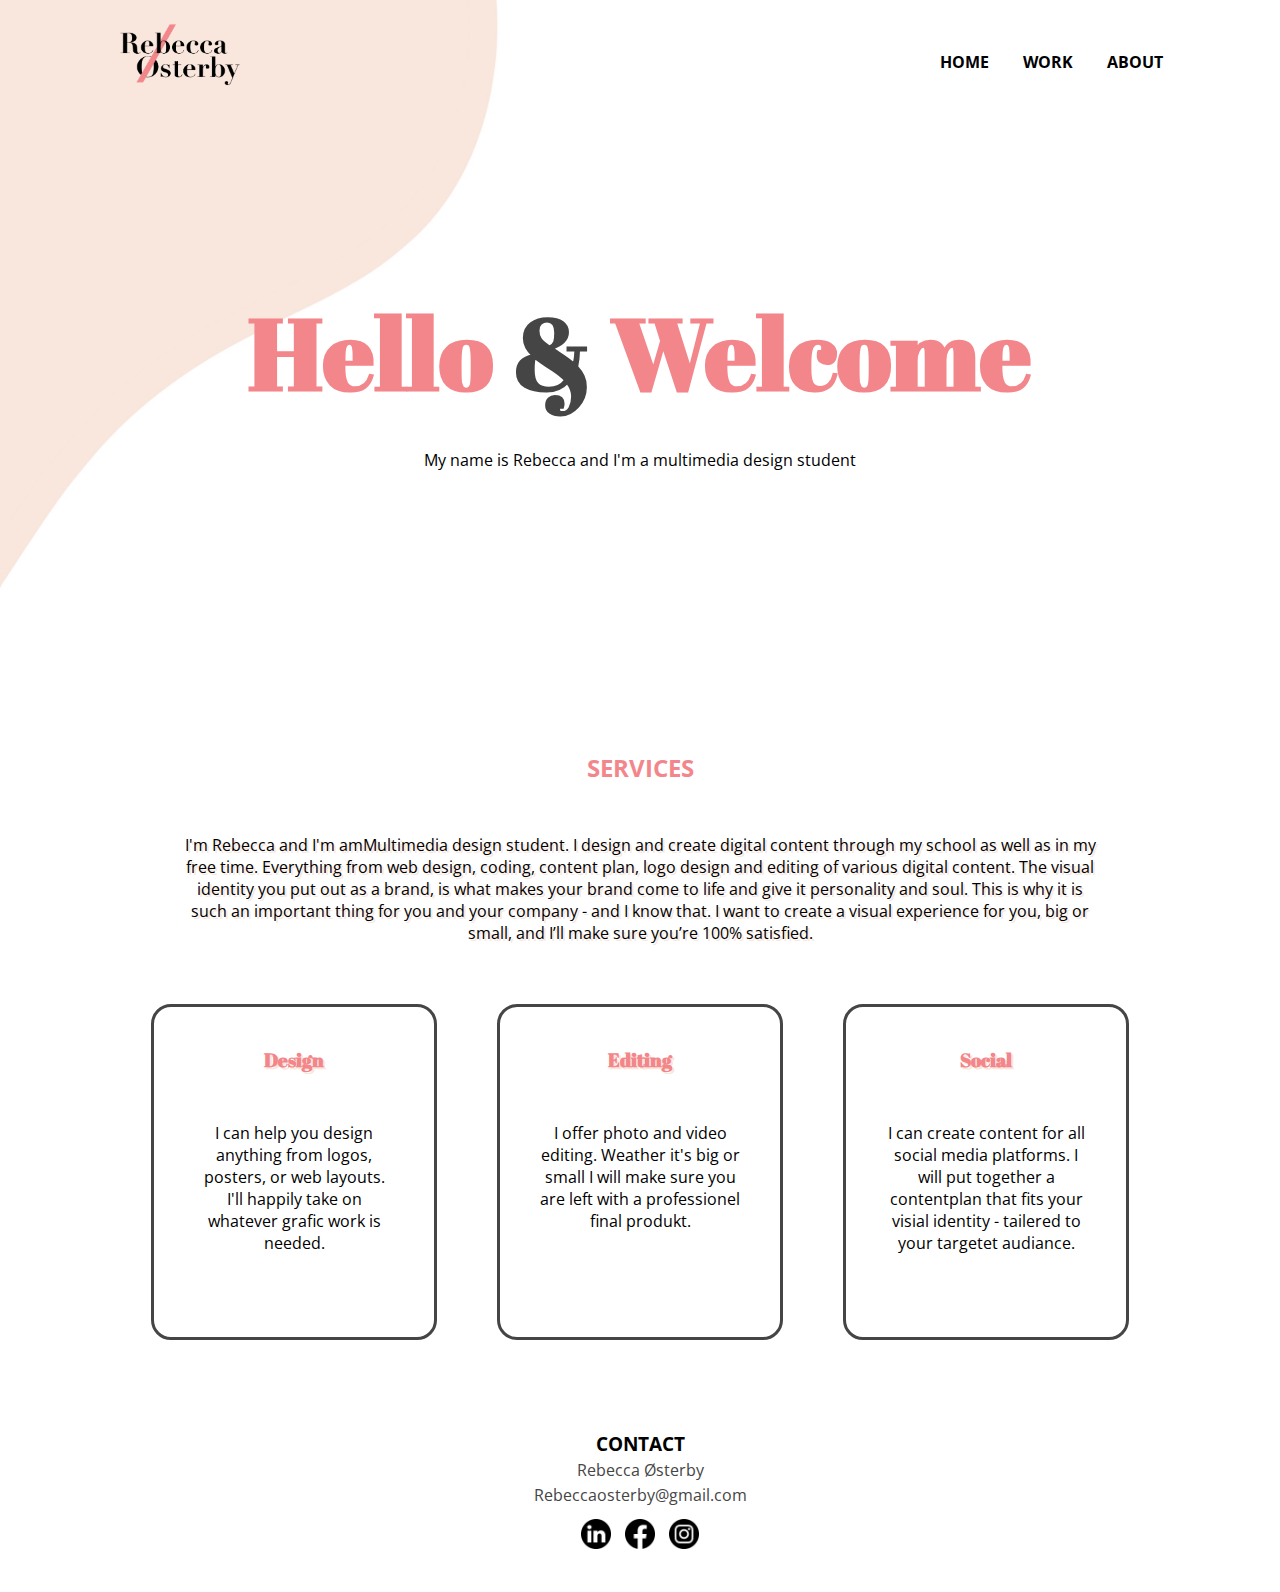
==== index.html @ b5d2fb4e "Done" ====
<!DOCTYPE html>
<html lang="da">

<head>
    <meta charset="utf-8">
    <meta http-equiv="x-ua-compatible" content="ie=edge">
    <meta name="viewport" content="width=device-width, initial-sccale=1.0">
    <link rel="stylesheet" href="stylesheet.css">
    <link href="img/favicon.ico" rel="shortcut icon" type="image/x-icon" />
    <title>My portfolio</title>
</head>

<body>
    <!--Navbar-->
    <div class="nav-container">
        <nav>
            <a href="index.html">
                <img src="img/logo.png" class="logo" alt="logo">
            </a>
            <ul>
                <li><a href="index.html">HOME</a></li>
                <li><a href="work.html">WORK</a></li>
                <li><a href="about.html">ABOUT</a></li>
            </ul>
        </nav>
    </div>
    <!--Navbar end-->
    <!--Intro with titel-->
    <section class="intro">
        <h1><span>Hello</span> & <span>Welcome</span></h1>
        <p>My name is Rebecca and I'm a multimedia design student</p>
    </section>

    <!--My three flex boxes start-->
    <section class="services">
        <h2>SERVICES</h2>
        <div class="mememe">
        <p>I'm Rebecca and I'm amMultimedia design student. I design and create digital content through my school as well as in my free time. Everything from web
            design, coding, content plan, logo design and editing of various digital content. The visual identity you
            put out as a brand, is what makes your brand come to life and give it personality and soul. This is why it
            is such an important thing for you and your company - and I know that. I want to create a visual experience for you, big or small, 
            and I’ll make sure you’re 100% satisfied.</p>
        </div>
        <div class="box">
            <div class="design">
                <h3>Design</h3>
                <p>I can help you design anything from logos, posters, or web layouts. I'll happily take on
                    whatever grafic work is needed. </p>
            </div>
            <div class="editing">
                <h3>Editing</h3>
                <p>I offer photo and video editing. Weather it's big or small I will make sure you are left with a
                    professionel final produkt. </p>
            </div>
            <div class="some">
                <h3>Social</h3>
                <p>I can create content for all social media platforms. I will put together a contentplan that fits your
                    visial identity - tailered to your targetet audiance.</p>
            </div>
        </div>
    </section>
    <!--Flex boxes end-->

    <!--Footer-->
    <footer>
        <h3>CONTACT</h3>
        <p>Rebecca Østerby</p>
        <p>Rebeccaosterby@gmail.com</p>
        <a href="https://www.linkedin.com/in/rebecca-%C3%B8sterby-407a23224/" target="_blank"><img src="./img/link.png"
                alt="linkedin"></a>
        <a href="https://www.facebook.com/profile.php?id=1448809062" target="_blank"><img src="./img/face.png"
                alt="facebook"></a>
        <a href="https://www.instagram.com/fiigstudio/" target="_blank"><img src="./img/insta.png" alt="instagram"></a>
    </footer>
</body>

</html>
---- stylesheet.css ----
:root{
    --bgg-color: #F9E6DC; 
    --txt-color: #464545; 
    --link-color: rgb(0, 0, 0); 
    --link-hover-color: rgb(119, 118, 118);
    --detail-color: #f3868b; 
}

@font-face {
    font-family: abril;
    src: url(font/AbrilFatface-Regular.ttf);
}

@font-face {
    font-family: open-sans;
    src: url(font/OpenSans-VariableFont_wdth\,wght.ttf);
}

*{
    margin: 0;
    padding: 0;
    font-family: open-sans;
}

body{
    background-image: url(./img/bgg.jpg);
    background-size: cover;
    background-repeat: no-repeat;
    background-attachment: fixed;
}

/* Nav css start */

.nav-container{
    position: relative;
    width: 100%;
    height: 100%;
}

nav{
    display: flex;
    width: 84%;
    margin: auto;
    padding: 20px 0;
    align-items: center;
    justify-content: space-between;
    flex-direction: column;
}

nav ul li{
    display: inline;
    list-style: none;
    margin: 10px 15px;
}

nav ul li a {
    text-decoration: none;
    color: var(--link-color);
    font-weight: bold;
}

nav ul li a:hover {
    color: var(--link-hover-color);
}

.logo {
  width: 100%;
  height: auto;
  max-width: 150px;
  margin-bottom: 10px;
    
}

/* Nav css slut */

/* Home css start */

.intro {
    text-align: center;
    margin-top: 100px;

}

.intro h1{
    font-family: abril;
    font-size: 80px;
    color:var(--txt-color);
    margin-bottom: 20px;

}

.intro span{
    color: var(--detail-color);
    font-family: abril;
    
}

.mememe{
    margin: 20px;
    text-align: center;
    text-shadow: 2px 2px var(--bgg-color);
    
}
.services{
    margin-top: 200px;
}

.services h2{
    text-align: center;
    margin: 50px;
    color:var(--detail-color);
}

.box {
    display: flex;
    flex-direction: column;
    align-items: center;
}


.box h3{
    margin-bottom: 50px;
    color: var(--txt-color);
    font-family: abril;
    color: var(--detail-color);
    text-shadow: 2px 2px var(--bgg-color);
}

.design, .editing, .some{
    border: 3px solid #464545;
    border-radius: 20px;
    padding: 40px;
    margin: 10px;
    text-align: center;
    width: 200px;
    height: 250px;

}


/* Home css slut */

/* Portfolio css start */

.work{
    margin-top: 60px;
}

.intro p{
    margin: 20px;
}

.work ul li{
    margin: 30px;
    list-style: none;
}

.work ul li a{
    font-size: 60px;
    text-decoration: none;
    color: var(--txt-color);
    font-weight: bold;
    font-style: italic;
    text-shadow: 5px 5px var(--bgg-color);

}

.work ul li a:hover {
    color: var(--detail-color);
}


/* About css start */


.img-me{
    display: block;
    border-radius: 20px;
    width: 300px;
    height: auto;
    margin-left: auto;
    margin-right: auto;
    margin-top: 50px;
    margin-bottom: 50px;
    
}

.info{
    margin: 30px;
}


.info a {
    background-color: var(--bgg-color);
    color: var(--txt-color);
    padding: 10px 20px;
    text-align: center;
    text-decoration: none;
    display: inline-block;
    margin-top: 30px;
    margin-bottom: 100px;
    font-weight: bold;
    border: 2px solid var(--detail-color);
    box-shadow: 4px 4px var(--detail-color);
}

.info a:hover{
    color: var(--detail-color);
}

.about{
    display: flex;
    flex-direction: column;
    align-items: center;
}

.about h3{
    margin-bottom: 30px;
    color: var(--txt-color);
    font-family: abril;
    color: var(--detail-color); 
    text-shadow: 2px 2px var(--bgg-color);
}

.skills, .experience {
    border: 3px solid #464545;
    border-radius: 20px;
    padding: 50px;
    margin: 10px;
    width: 200px;
    height: 300px;
}

.experience span{
    font-weight: bold;
    font-style: italic;
}

/* About css slut */

/* Video css start */

.video{
    margin-top: 100px;
}

.video h2{
    font-family: abril;
    color: var(--detail-color);
    margin: 20px 10px 20px 10px;
    font-size: 40px;
}

.video p{
    margin: 20px;
}

.video-mp4 video{
    display: block;
    width: 350px;
    height: auto;
    margin-left: auto;
    margin-right: auto;
    margin-top: 50px;
    margin-bottom: 50px;

}


/* Video css slut */

/* LivsLæring css start */

.livslæring{
    margin-top: 100px;
}

.livslæring h1{
    font-family: abril;
    color: var(--detail-color);
    margin: 20px;
    font-size: 40px;
}

.livslæring p{
    margin: 20px;
}

.img-livslæring {
    display: block;
    width: 350px;
    height: auto;
    margin-left: auto;
    margin-right: auto;
    margin-top: 50px;
    margin-bottom: 50px;
    
}

.img-livslæring2 {
    display: block;
    border-radius: 20px;
    width: 200px;
    height: auto;
    margin-left: auto;
    margin-right: auto;
    margin-top: 50px;
    margin-bottom: 50px;
}

/* LivsLæring css slut */

/* Dans css start */

.dans{
    margin-top: 100px;
}

.dans h1{
    font-family: abril;
    color: var(--detail-color);
    margin: 20px;
    font-size: 40px;
}

.dans p{
    margin: 20px;
}

.img-dans {
    display: block;
    width: 300px;
    height: auto;
    margin-left: auto;
    margin-right: auto;
    margin-top: 50px;
    margin-bottom: 50px;
    
}

.img-dans2 {
    display: block;
    border-radius: 20px;
    width: 200px;
    height: auto;
    margin-left: auto;
    margin-right: auto;
    margin-top: 50px;
    margin-bottom: 50px;
}


/* Dans css slut */

/* Panda css start */


.panda{
    margin-top: 100px;
}

.panda h1{
    font-family: abril;
    color: var(--detail-color);
    margin: 20px;
    font-size: 40px;
}

.panda p, .panda-info{
    margin: 20px;
}

.img-panda, .img-panda2 {
    display: block;
    width: 300px;
    height: auto;
    margin-left: auto;
    margin-right: auto;
    margin-top: 50px;
    margin-bottom: 50px;
    
}

/* Panda css slut */

/* Procreate css start */

.procreate{
    margin-top: 100px;
}

.procreate h1{
    font-family: abril;
    color: var(--detail-color);
    margin: 20px;
    font-size: 40px;
}

.procreate p{
    margin: 20px;
}

.ghost-info h2, .avo-info h2, .bird-info, .plant-info, .balloon-info h2{
    color: var(--detail-color);
    margin: 20px;
    font-family: open-sans;
}

.img-ghost, .img-avo, .img-bird, .img-ball, .img-plant{
    display: block;
    width: 300px;
    height: auto;
    margin-left: auto;
    margin-right: auto;
    margin-top: 25px;
    margin-bottom: 50px;
    
}
/* Procreate css slut */


/* Footer */

footer{
    text-align: center;
    padding: 21px;
    height: 140px;
    margin-top: 40px;
}

footer p{
    margin: 3px;
    color: var(--txt-color);
}

footer img{
    width: 30px;
    height: auto;
    margin: 10px 5px 10px 5px;
}

/* Desktop css*/

@media screen and (min-width: 720px) {

    nav{
        flex-direction: row;
    }

    .intro h1{
        font-size: 100px;
        margin-top: 160px;
    }

    .services{
        margin-top: 280px;
    }
    .mememe{
        margin: 30px 180px 30px 180px;
    }

    .box{
        display: flex;
        flex-direction: row;
        justify-content: center;
        
    }

    .design, .editing, .some{
        margin: 30px;
    }

    .info {
        margin-left: 200px;
        margin-top: 150px;
    }
    .info p{
        width: 650px;
    }

    .img-me{
        float: right;
        margin: 100px 200px 100px 30px;
    }

    .clr{
        clear: both;
    }

    .work{
        margin: 200px;
    }

    .work ul li a{
        font-size: 100px;
        
    }

    .intro p{
        margin: 30px 180px 30px 180px;
        
    }

    .about{
        flex-direction: row;
        justify-content: center;
    }

    .skills, .experience{
        margin: 30px;
    }

    .video-mp4 video{
        width: 700px;
        height: auto;
        
    }

    .video{
        margin: 70px;
    }

    .img-livslæring{
        width: 650px;
        height: auto;
    }

    .img-livslæring2{
        float: right;
        margin: 180px 200px 100px 30px;
    }

    .livslæring{
        margin-left: 200px;
        margin-top: 130px;
    }

    .livslæring p {
        width: 550px;
    }

    .img-dans{
        width: 650px;
        height: auto;
    }

    .img-dans2{
        float: right;
        margin: 100px 200px 100px 30px;
    }

    .dans{
        margin-left: 200px;
        margin-top: 160px;
    }

    .dans p {
        width: 550px;
    }

    .panda, .panda-info{
        margin: 160px 200px 20px 200px;
    }

    .img-panda, .img-panda2{
        width: 650px;
        height: auto;
    }

    .procreate, .ghost-info, .avo-info, .bird-info, .plant-info, .balloon-info{
        margin: 160px 200px 20px 200px;
    }

    .img-ghost, .img-avo, .img-bird, .img-plant, .img-ball{
        width: 650px;
        height: auto;
    }

}
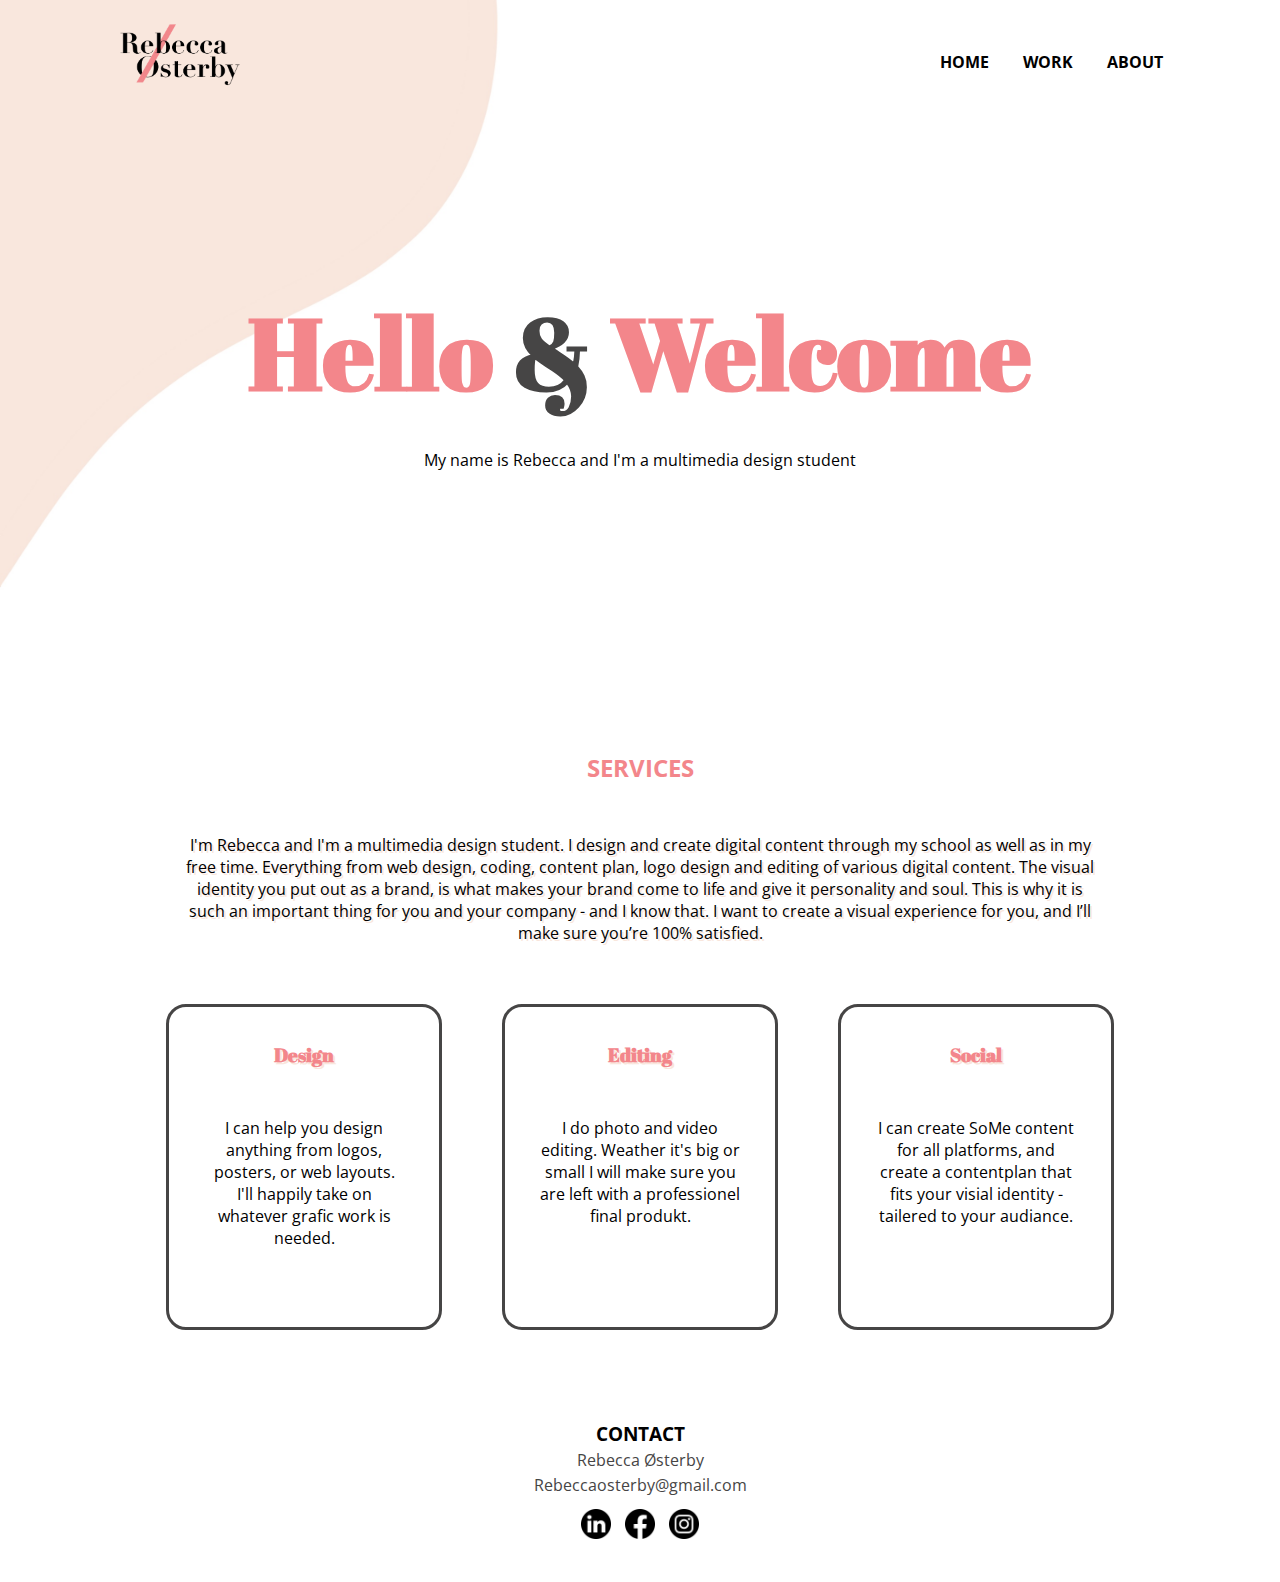
==== commit cdfc1807: "new pic and breakpoint edit" ====
--- a/index.html
+++ b/index.html
@@ -1,4 +1,5 @@
 <!DOCTYPE html>
+<!--My page is in english, but some of my projects use danish letters so I'm choosing "da" to make sure they work on my page-->
 <html lang="da">
 
 <head>
@@ -35,10 +36,10 @@
     <section class="services">
         <h2>SERVICES</h2>
         <div class="mememe">
-        <p>I'm Rebecca and I'm amMultimedia design student. I design and create digital content through my school as well as in my free time. Everything from web
+        <p>I'm Rebecca and I'm a multimedia design student. I design and create digital content through my school as well as in my free time. Everything from web
             design, coding, content plan, logo design and editing of various digital content. The visual identity you
             put out as a brand, is what makes your brand come to life and give it personality and soul. This is why it
-            is such an important thing for you and your company - and I know that. I want to create a visual experience for you, big or small, 
+            is such an important thing for you and your company - and I know that. I want to create a visual experience for you, 
             and I’ll make sure you’re 100% satisfied.</p>
         </div>
         <div class="box">
@@ -49,13 +50,13 @@
             </div>
             <div class="editing">
                 <h3>Editing</h3>
-                <p>I offer photo and video editing. Weather it's big or small I will make sure you are left with a
+                <p>I do photo and video editing. Weather it's big or small I will make sure you are left with a
                     professionel final produkt. </p>
             </div>
             <div class="some">
                 <h3>Social</h3>
-                <p>I can create content for all social media platforms. I will put together a contentplan that fits your
-                    visial identity - tailered to your targetet audiance.</p>
+                <p>I can create SoMe content for all platforms, and create a contentplan that fits your
+                    visial identity - tailered to your audiance.</p>
             </div>
         </div>
     </section>
--- a/stylesheet.css
+++ b/stylesheet.css
@@ -129,8 +129,8 @@
 .design, .editing, .some{
     border: 3px solid #464545;
     border-radius: 20px;
-    padding: 40px;
-    margin: 10px;
+    padding: 35px;
+    margin: 5px;
     text-align: center;
     width: 200px;
     height: 250px;
@@ -439,9 +439,7 @@
     margin: 10px 5px 10px 5px;
 }
 
-/* Desktop css*/
-
-@media screen and (min-width: 720px) {
+@media screen and (min-width: 768px){
 
     nav{
         flex-direction: row;
@@ -455,6 +453,7 @@
     .services{
         margin-top: 280px;
     }
+
     .mememe{
         margin: 30px 180px 30px 180px;
     }
@@ -467,6 +466,21 @@
     }
 
     .design, .editing, .some{
+        margin: 20px;
+    }
+
+    .about{
+        flex-direction: row;
+        justify-content: center;
+    }
+
+}
+
+/* Desktop css*/
+
+@media screen and (min-width: 992px) {
+
+    .design, .editing, .some{
         margin: 30px;
     }
 
@@ -501,10 +515,6 @@
         
     }
 
-    .about{
-        flex-direction: row;
-        justify-content: center;
-    }
 
     .skills, .experience{
         margin: 30px;
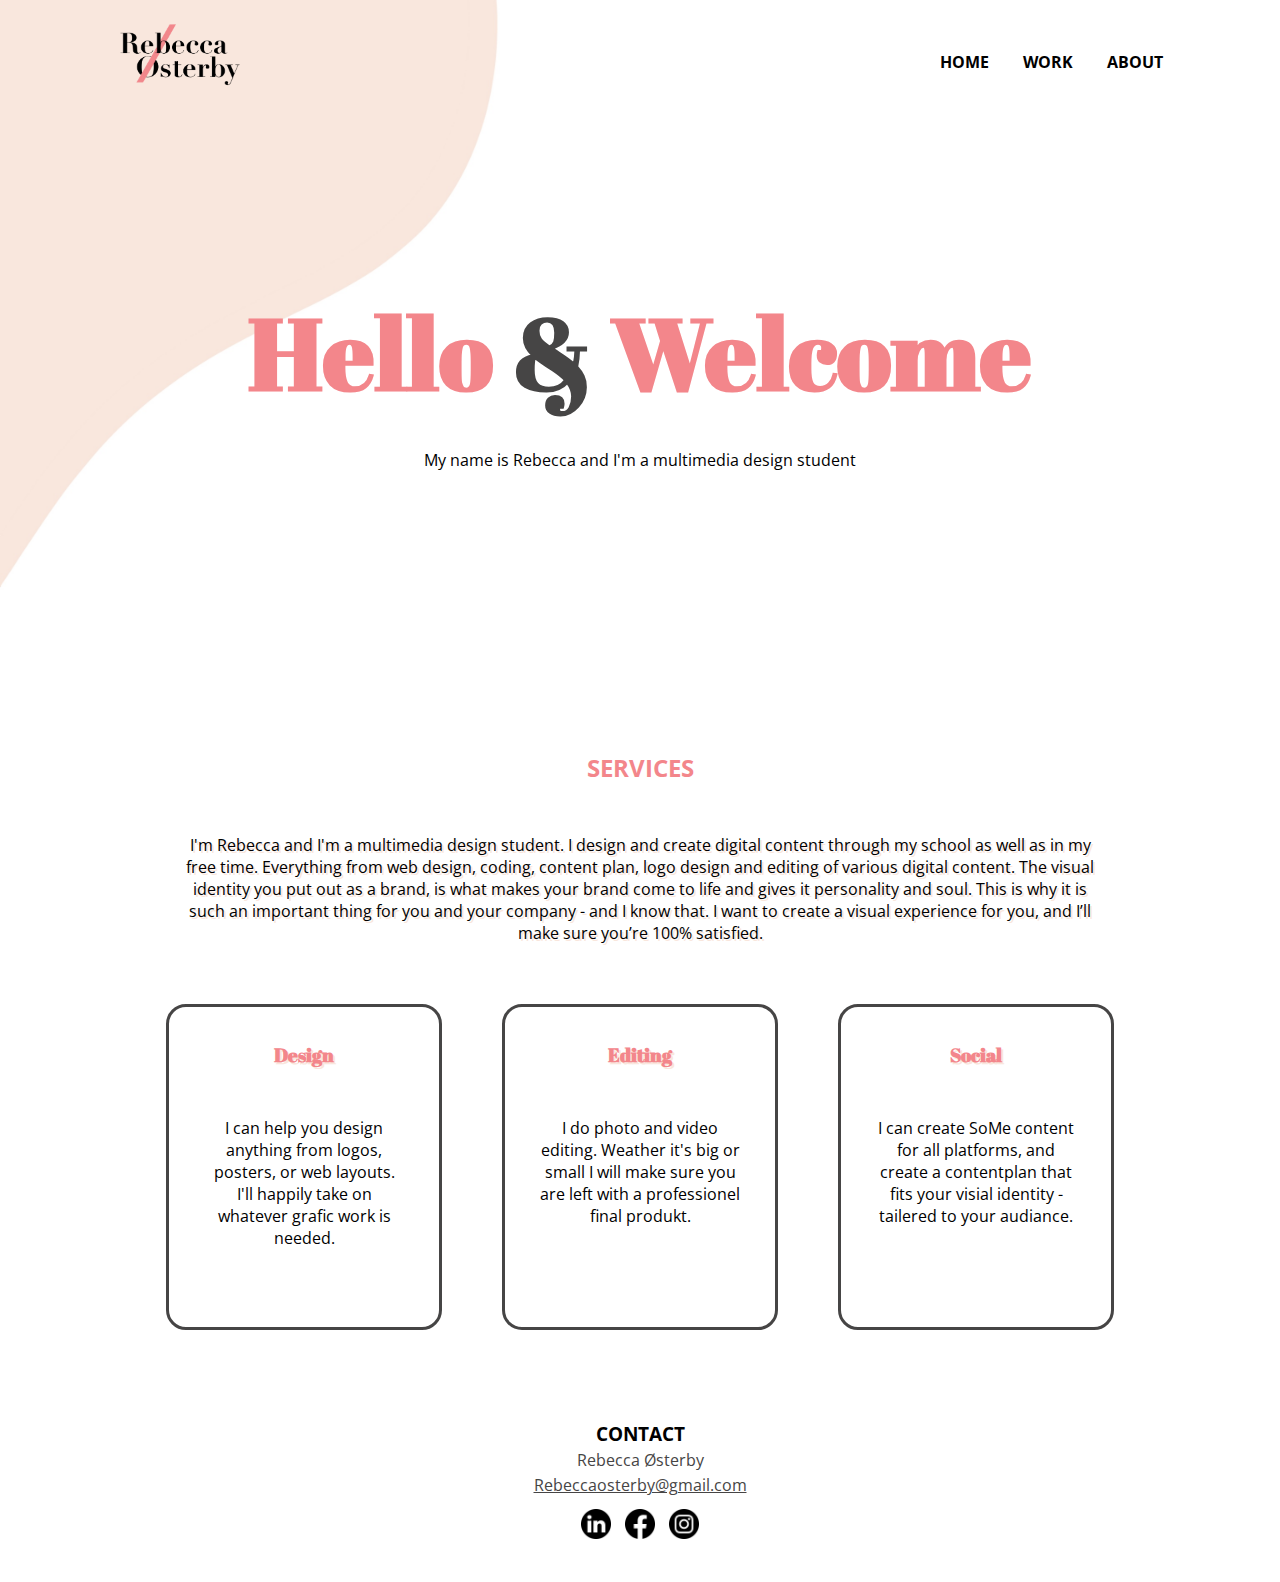
==== commit 425b52f0: "mail link and text edit" ====
--- a/index.html
+++ b/index.html
@@ -38,7 +38,7 @@
         <div class="mememe">
         <p>I'm Rebecca and I'm a multimedia design student. I design and create digital content through my school as well as in my free time. Everything from web
             design, coding, content plan, logo design and editing of various digital content. The visual identity you
-            put out as a brand, is what makes your brand come to life and give it personality and soul. This is why it
+            put out as a brand, is what makes your brand come to life and gives it personality and soul. This is why it
             is such an important thing for you and your company - and I know that. I want to create a visual experience for you, 
             and I’ll make sure you’re 100% satisfied.</p>
         </div>
@@ -66,7 +66,7 @@
     <footer>
         <h3>CONTACT</h3>
         <p>Rebecca Østerby</p>
-        <p>Rebeccaosterby@gmail.com</p>
+        <p><a href="mailto:insertemailhere@xyz.com">Rebeccaosterby@gmail.com</a></p>
         <a href="https://www.linkedin.com/in/rebecca-%C3%B8sterby-407a23224/" target="_blank"><img src="./img/link.png"
                 alt="linkedin"></a>
         <a href="https://www.facebook.com/profile.php?id=1448809062" target="_blank"><img src="./img/face.png"
--- a/stylesheet.css
+++ b/stylesheet.css
@@ -433,6 +433,10 @@
     color: var(--txt-color);
 }
 
+footer a{
+    color: var(--txt-color);
+}
+
 footer img{
     width: 30px;
     height: auto;
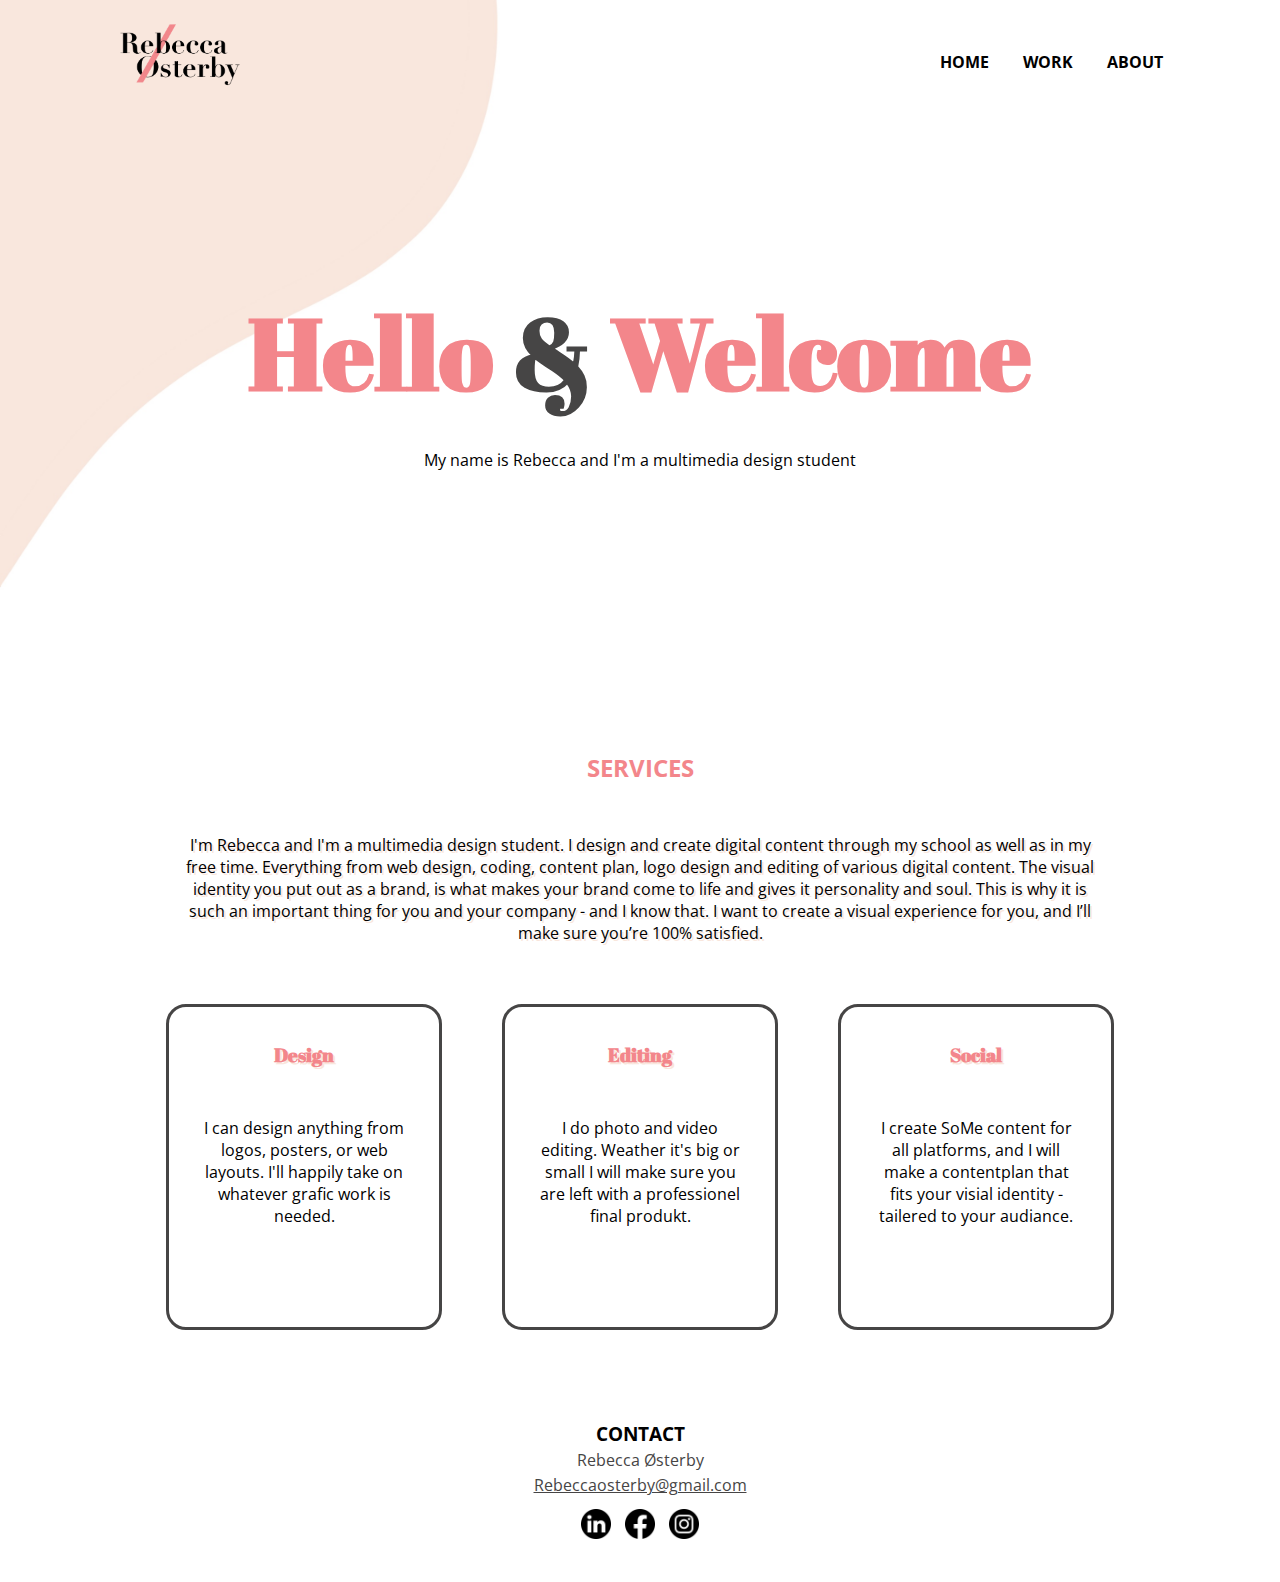
==== commit a49d6e23: "Final" ====
--- a/index.html
+++ b/index.html
@@ -45,7 +45,7 @@
         <div class="box">
             <div class="design">
                 <h3>Design</h3>
-                <p>I can help you design anything from logos, posters, or web layouts. I'll happily take on
+                <p>I can design anything from logos, posters, or web layouts. I'll happily take on
                     whatever grafic work is needed. </p>
             </div>
             <div class="editing">
@@ -55,7 +55,7 @@
             </div>
             <div class="some">
                 <h3>Social</h3>
-                <p>I can create SoMe content for all platforms, and create a contentplan that fits your
+                <p>I create SoMe content for all platforms, and I will make a contentplan that fits your
                     visial identity - tailered to your audiance.</p>
             </div>
         </div>
